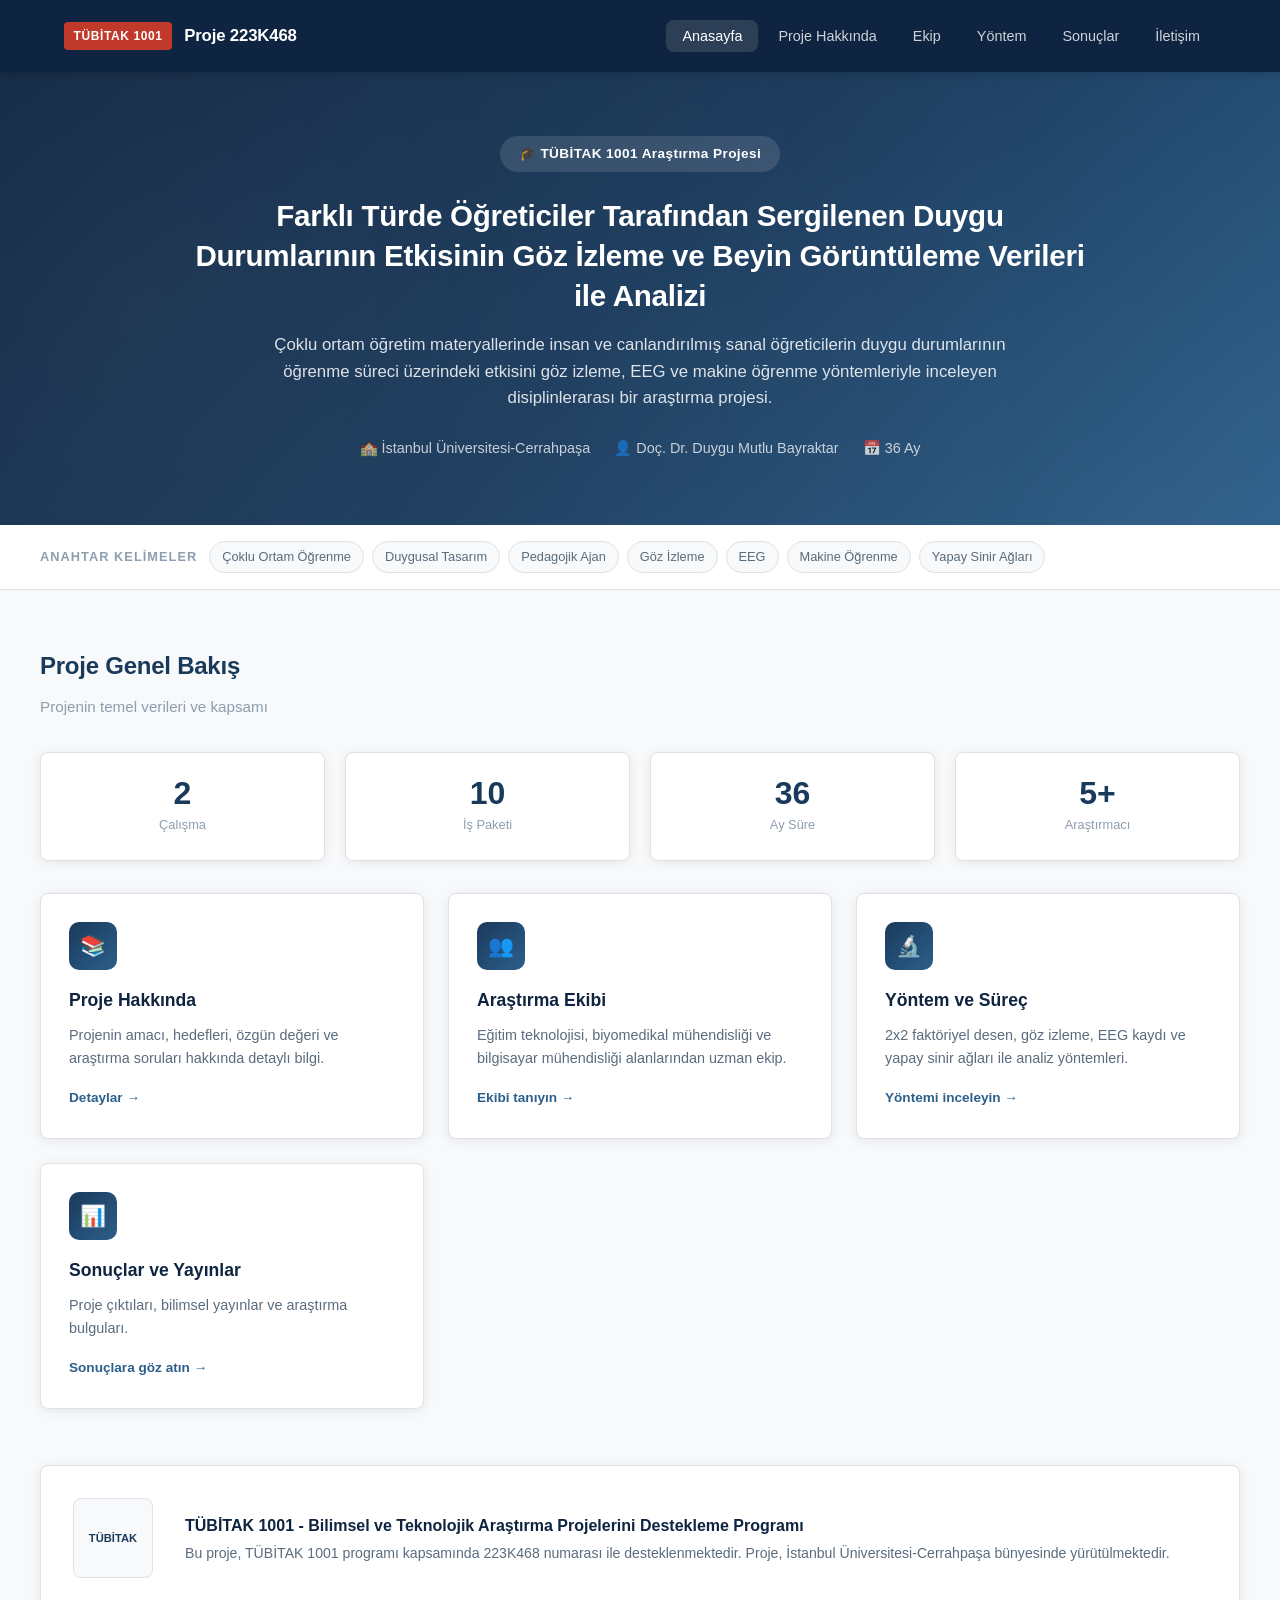
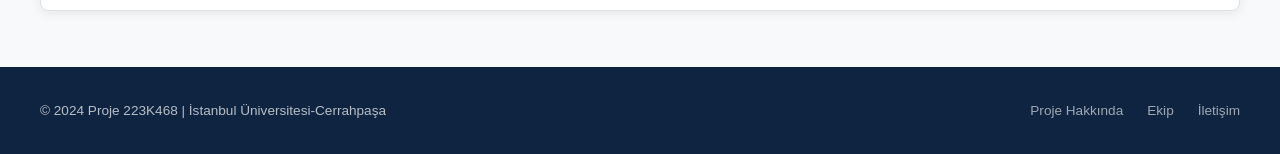
==== index.html @ 4f129083 "Initial website" ====
<!DOCTYPE html>
<html lang="tr">
<head>
  <meta charset="UTF-8">
  <meta name="viewport" content="width=device-width, initial-scale=1.0">
  <title>TÜBİTAK 1001 | Öğretici Duygu Durumları ve Makine Öğrenme</title>
  <meta name="description" content="Farklı türde öğreticiler tarafından sergilenen duygu durumlarının etkisinin göz izleme ve beyin görüntüleme verileri ile incelenmesi - TÜBİTAK 1001 Projesi">
  <link rel="stylesheet" href="css/style.css">
</head>
<body>

  <!-- HEADER -->
  <header class="site-header">
    <div class="header-inner">
      <a href="index.html" class="site-logo">
        <span class="logo-badge">TÜBİTAK 1001</span>
        <span>Proje 223K468</span>
      </a>
      <button class="nav-toggle" aria-label="Menüyü aç/kapat" aria-expanded="false">&#9776;</button>
      <nav>
        <ul class="nav-menu">
          <li><a href="index.html" class="active">Anasayfa</a></li>
          <li><a href="about.html">Proje Hakkında</a></li>
          <li><a href="team.html">Ekip</a></li>
          <li><a href="methodology.html">Yöntem</a></li>
          <li><a href="results.html">Sonuçlar</a></li>
          <li><a href="contact.html">İletişim</a></li>
        </ul>
      </nav>
    </div>
  </header>

  <!-- HERO -->
  <section class="hero">
    <div class="hero-content">
      <div class="hero-badge">&#127891; TÜBİTAK 1001 Araştırma Projesi</div>
      <h1>Farklı Türde Öğreticiler Tarafından Sergilenen Duygu Durumlarının Etkisinin Göz İzleme ve Beyin Görüntüleme Verileri ile Analizi</h1>
      <p class="hero-subtitle">Çoklu ortam öğretim materyallerinde insan ve canlandırılmış sanal öğreticilerin duygu durumlarının öğrenme süreci üzerindeki etkisini göz izleme, EEG ve makine öğrenme yöntemleriyle inceleyen disiplinlerarası bir araştırma projesi.</p>
      <div class="hero-meta">
        <span>&#127979; İstanbul Üniversitesi-Cerrahpaşa</span>
        <span>&#128100; Doç. Dr. Duygu Mutlu Bayraktar</span>
        <span>&#128197; 36 Ay</span>
      </div>
    </div>
  </section>

  <!-- KEYWORDS -->
  <div class="keywords-bar">
    <div class="keywords-inner">
      <span class="keywords-label">Anahtar Kelimeler</span>
      <span class="keyword-tag">Çoklu Ortam Öğrenme</span>
      <span class="keyword-tag">Duygusal Tasarım</span>
      <span class="keyword-tag">Pedagojik Ajan</span>
      <span class="keyword-tag">Göz İzleme</span>
      <span class="keyword-tag">EEG</span>
      <span class="keyword-tag">Makine Öğrenme</span>
      <span class="keyword-tag">Yapay Sinir Ağları</span>
    </div>
  </div>

  <!-- OVERVIEW NUMBERS -->
  <section class="section">
    <div class="section-inner">
      <h2 class="section-title">Proje Genel Bakış</h2>
      <p class="section-subtitle">Projenin temel verileri ve kapsamı</p>

      <div class="overview-grid">
        <div class="overview-box">
          <div class="number">2</div>
          <div class="label">Çalışma</div>
        </div>
        <div class="overview-box">
          <div class="number">10</div>
          <div class="label">İş Paketi</div>
        </div>
        <div class="overview-box">
          <div class="number">36</div>
          <div class="label">Ay Süre</div>
        </div>
        <div class="overview-box">
          <div class="number">5+</div>
          <div class="label">Araştırmacı</div>
        </div>
      </div>

      <!-- QUICK NAV CARDS -->
      <div class="cards-grid">
        <a href="about.html" class="card">
          <div class="card-icon">&#128218;</div>
          <h3>Proje Hakkında</h3>
          <p>Projenin amacı, hedefleri, özgün değeri ve araştırma soruları hakkında detaylı bilgi.</p>
          <span class="card-link">Detaylar &#8594;</span>
        </a>
        <a href="team.html" class="card">
          <div class="card-icon">&#128101;</div>
          <h3>Araştırma Ekibi</h3>
          <p>Eğitim teknolojisi, biyomedikal mühendisliği ve bilgisayar mühendisliği alanlarından uzman ekip.</p>
          <span class="card-link">Ekibi tanıyın &#8594;</span>
        </a>
        <a href="methodology.html" class="card">
          <div class="card-icon">&#128300;</div>
          <h3>Yöntem ve Süreç</h3>
          <p>2x2 faktöriyel desen, göz izleme, EEG kaydı ve yapay sinir ağları ile analiz yöntemleri.</p>
          <span class="card-link">Yöntemi inceleyin &#8594;</span>
        </a>
        <a href="results.html" class="card">
          <div class="card-icon">&#128202;</div>
          <h3>Sonuçlar ve Yayınlar</h3>
          <p>Proje çıktıları, bilimsel yayınlar ve araştırma bulguları.</p>
          <span class="card-link">Sonuçlara göz atın &#8594;</span>
        </a>
      </div>
    </div>
  </section>

  <!-- SUPPORT BANNER -->
  <section class="section" style="padding-top: 0;">
    <div class="section-inner">
      <div class="support-banner">
        <div class="banner-logo">TÜBİTAK</div>
        <div>
          <h3>TÜBİTAK 1001 - Bilimsel ve Teknolojik Araştırma Projelerini Destekleme Programı</h3>
          <p>Bu proje, TÜBİTAK 1001 programı kapsamında 223K468 numarası ile desteklenmektedir. Proje, İstanbul Üniversitesi-Cerrahpaşa bünyesinde yürütülmektedir.</p>
        </div>
      </div>
    </div>
  </section>

  <!-- FOOTER -->
  <footer class="site-footer">
    <div class="footer-inner">
      <div>&copy; 2024 Proje 223K468 | İstanbul Üniversitesi-Cerrahpaşa</div>
      <div class="footer-links">
        <a href="about.html">Proje Hakkında</a>
        <a href="team.html">Ekip</a>
        <a href="contact.html">İletişim</a>
      </div>
    </div>
  </footer>

  <script src="js/main.js"></script>
</body>
</html>
---- css/style.css ----
/* ===== RESET & BASE ===== */
*, *::before, *::after {
  margin: 0;
  padding: 0;
  box-sizing: border-box;
}

:root {
  --primary: #1a3a5c;
  --primary-light: #2c5f8a;
  --primary-dark: #0f2440;
  --accent: #c0392b;
  --accent-light: #e74c3c;
  --bg: #f8f9fa;
  --bg-white: #ffffff;
  --text: #2c3e50;
  --text-light: #5a6c7d;
  --text-muted: #8e9eaf;
  --border: #dee2e6;
  --shadow: 0 2px 12px rgba(0,0,0,0.08);
  --shadow-lg: 0 8px 30px rgba(0,0,0,0.12);
  --radius: 8px;
  --transition: 0.3s ease;
  --max-width: 1200px;
  --header-height: 72px;
}

html {
  scroll-behavior: smooth;
  font-size: 16px;
}

body {
  font-family: 'Segoe UI', -apple-system, BlinkMacSystemFont, 'Helvetica Neue', Arial, sans-serif;
  color: var(--text);
  background: var(--bg);
  line-height: 1.7;
  min-height: 100vh;
  display: flex;
  flex-direction: column;
}

a {
  color: var(--primary-light);
  text-decoration: none;
  transition: color var(--transition);
}

a:hover {
  color: var(--accent);
}

img {
  max-width: 100%;
  height: auto;
}

/* ===== HEADER & NAV ===== */
.site-header {
  background: var(--primary-dark);
  position: sticky;
  top: 0;
  z-index: 1000;
  box-shadow: 0 2px 8px rgba(0,0,0,0.15);
}

.header-inner {
  max-width: var(--max-width);
  margin: 0 auto;
  padding: 0 1.5rem;
  display: flex;
  align-items: center;
  justify-content: space-between;
  height: var(--header-height);
}

.site-logo {
  display: flex;
  align-items: center;
  gap: 0.75rem;
  color: #fff;
  font-weight: 700;
  font-size: 1.05rem;
  letter-spacing: -0.01em;
}

.site-logo .logo-badge {
  background: var(--accent);
  color: #fff;
  padding: 0.25rem 0.6rem;
  border-radius: 4px;
  font-size: 0.75rem;
  font-weight: 700;
  letter-spacing: 0.05em;
}

.nav-menu {
  display: flex;
  list-style: none;
  gap: 0.25rem;
}

.nav-menu a {
  color: rgba(255,255,255,0.8);
  padding: 0.5rem 1rem;
  border-radius: var(--radius);
  font-size: 0.9rem;
  font-weight: 500;
  transition: all var(--transition);
}

.nav-menu a:hover,
.nav-menu a.active {
  color: #fff;
  background: rgba(255,255,255,0.12);
}

.nav-toggle {
  display: none;
  background: none;
  border: none;
  color: #fff;
  font-size: 1.5rem;
  cursor: pointer;
  padding: 0.5rem;
}

/* ===== HERO ===== */
.hero {
  background: linear-gradient(135deg, var(--primary-dark) 0%, var(--primary) 50%, var(--primary-light) 100%);
  color: #fff;
  padding: 4rem 1.5rem;
  text-align: center;
  position: relative;
  overflow: hidden;
}

.hero::before {
  content: '';
  position: absolute;
  top: -50%;
  left: -50%;
  width: 200%;
  height: 200%;
  background: radial-gradient(circle at 30% 50%, rgba(255,255,255,0.05) 0%, transparent 50%),
              radial-gradient(circle at 70% 80%, rgba(255,255,255,0.03) 0%, transparent 40%);
  pointer-events: none;
}

.hero-content {
  max-width: 900px;
  margin: 0 auto;
  position: relative;
  z-index: 1;
}

.hero-badge {
  display: inline-flex;
  align-items: center;
  gap: 0.5rem;
  background: rgba(255,255,255,0.12);
  backdrop-filter: blur(4px);
  padding: 0.4rem 1.2rem;
  border-radius: 50px;
  font-size: 0.85rem;
  font-weight: 600;
  margin-bottom: 1.5rem;
  letter-spacing: 0.03em;
}

.hero h1 {
  font-size: 1.85rem;
  font-weight: 700;
  line-height: 1.35;
  margin-bottom: 1rem;
  letter-spacing: -0.01em;
}

.hero-subtitle {
  font-size: 1.05rem;
  color: rgba(255,255,255,0.85);
  line-height: 1.6;
  margin-bottom: 1.5rem;
  max-width: 750px;
  margin-left: auto;
  margin-right: auto;
}

.hero-meta {
  display: flex;
  flex-wrap: wrap;
  justify-content: center;
  gap: 1.5rem;
  margin-top: 1.5rem;
  font-size: 0.9rem;
  color: rgba(255,255,255,0.75);
}

.hero-meta span {
  display: flex;
  align-items: center;
  gap: 0.4rem;
}

/* ===== KEYWORDS ===== */
.keywords-bar {
  background: var(--bg-white);
  border-bottom: 1px solid var(--border);
  padding: 1rem 1.5rem;
}

.keywords-inner {
  max-width: var(--max-width);
  margin: 0 auto;
  display: flex;
  flex-wrap: wrap;
  align-items: center;
  gap: 0.5rem;
}

.keywords-label {
  font-size: 0.8rem;
  font-weight: 700;
  color: var(--text-muted);
  text-transform: uppercase;
  letter-spacing: 0.08em;
  margin-right: 0.25rem;
}

.keyword-tag {
  background: var(--bg);
  border: 1px solid var(--border);
  padding: 0.25rem 0.75rem;
  border-radius: 50px;
  font-size: 0.8rem;
  color: var(--text-light);
  font-weight: 500;
}

/* ===== SECTIONS ===== */
.section {
  padding: 3.5rem 1.5rem;
}

.section-inner {
  max-width: var(--max-width);
  margin: 0 auto;
}

.section-title {
  font-size: 1.5rem;
  font-weight: 700;
  color: var(--primary);
  margin-bottom: 0.5rem;
  letter-spacing: -0.01em;
}

.section-subtitle {
  font-size: 0.95rem;
  color: var(--text-muted);
  margin-bottom: 2rem;
}

/* ===== CARDS GRID ===== */
.cards-grid {
  display: grid;
  grid-template-columns: repeat(auto-fit, minmax(300px, 1fr));
  gap: 1.5rem;
}

.card {
  background: var(--bg-white);
  border-radius: var(--radius);
  padding: 1.75rem;
  box-shadow: var(--shadow);
  border: 1px solid var(--border);
  transition: transform var(--transition), box-shadow var(--transition);
}

.card:hover {
  transform: translateY(-3px);
  box-shadow: var(--shadow-lg);
}

.card-icon {
  width: 48px;
  height: 48px;
  background: linear-gradient(135deg, var(--primary), var(--primary-light));
  border-radius: 10px;
  display: flex;
  align-items: center;
  justify-content: center;
  font-size: 1.3rem;
  color: #fff;
  margin-bottom: 1rem;
}

.card h3 {
  font-size: 1.1rem;
  font-weight: 700;
  color: var(--primary-dark);
  margin-bottom: 0.5rem;
}

.card p {
  font-size: 0.9rem;
  color: var(--text-light);
  line-height: 1.6;
}

.card-link {
  display: inline-flex;
  align-items: center;
  gap: 0.3rem;
  margin-top: 1rem;
  font-size: 0.85rem;
  font-weight: 600;
  color: var(--primary-light);
}

.card-link:hover {
  color: var(--accent);
}

/* ===== OVERVIEW BOXES ===== */
.overview-grid {
  display: grid;
  grid-template-columns: repeat(4, 1fr);
  gap: 1.25rem;
  margin-bottom: 2rem;
}

.overview-box {
  background: var(--bg-white);
  border-radius: var(--radius);
  padding: 1.5rem;
  text-align: center;
  box-shadow: var(--shadow);
  border: 1px solid var(--border);
}

.overview-box .number {
  font-size: 2rem;
  font-weight: 800;
  color: var(--primary);
  line-height: 1;
  margin-bottom: 0.3rem;
}

.overview-box .label {
  font-size: 0.8rem;
  color: var(--text-muted);
  font-weight: 500;
}

/* ===== SUPPORT BANNER ===== */
.support-banner {
  background: var(--bg-white);
  border: 1px solid var(--border);
  border-radius: var(--radius);
  padding: 2rem;
  display: flex;
  align-items: center;
  gap: 2rem;
  box-shadow: var(--shadow);
}

.support-banner .banner-logo {
  flex-shrink: 0;
  width: 80px;
  height: 80px;
  background: var(--bg);
  border-radius: var(--radius);
  display: flex;
  align-items: center;
  justify-content: center;
  font-weight: 800;
  color: var(--primary);
  font-size: 0.7rem;
  text-align: center;
  line-height: 1.3;
  border: 1px solid var(--border);
}

.support-banner h3 {
  font-size: 1rem;
  color: var(--primary-dark);
  margin-bottom: 0.25rem;
}

.support-banner p {
  font-size: 0.88rem;
  color: var(--text-light);
  line-height: 1.5;
}

/* ===== FOOTER ===== */
.site-footer {
  background: var(--primary-dark);
  color: rgba(255,255,255,0.7);
  padding: 2rem 1.5rem;
  margin-top: auto;
  font-size: 0.85rem;
}

.footer-inner {
  max-width: var(--max-width);
  margin: 0 auto;
  display: flex;
  justify-content: space-between;
  align-items: center;
  flex-wrap: wrap;
  gap: 1rem;
}

.footer-links {
  display: flex;
  gap: 1.5rem;
}

.footer-links a {
  color: rgba(255,255,255,0.6);
  font-size: 0.85rem;
}

.footer-links a:hover {
  color: #fff;
}

/* ===== RESPONSIVE ===== */
@media (max-width: 768px) {
  .nav-toggle {
    display: block;
  }

  .nav-menu {
    display: none;
    position: absolute;
    top: var(--header-height);
    left: 0;
    right: 0;
    background: var(--primary-dark);
    flex-direction: column;
    padding: 1rem;
    border-top: 1px solid rgba(255,255,255,0.1);
    box-shadow: 0 4px 12px rgba(0,0,0,0.2);
  }

  .nav-menu.open {
    display: flex;
  }

  .nav-menu a {
    padding: 0.75rem 1rem;
  }

  .hero {
    padding: 3rem 1.5rem;
  }

  .hero h1 {
    font-size: 1.4rem;
  }

  .hero-meta {
    flex-direction: column;
    align-items: center;
    gap: 0.5rem;
  }

  .overview-grid {
    grid-template-columns: repeat(2, 1fr);
  }

  .cards-grid {
    grid-template-columns: 1fr;
  }

  .support-banner {
    flex-direction: column;
    text-align: center;
  }

  .footer-inner {
    flex-direction: column;
    text-align: center;
  }
}

/* ===== CONTENT BLOCKS (about, methodology) ===== */
.content-block {
  margin-bottom: 3rem;
}

.content-text {
  font-size: 0.95rem;
  color: var(--text);
  line-height: 1.8;
}

.content-text p {
  margin-bottom: 1rem;
}

.content-text p:last-child {
  margin-bottom: 0;
}

/* ===== HIGHLIGHT GRID ===== */
.highlight-grid {
  display: grid;
  grid-template-columns: repeat(auto-fit, minmax(320px, 1fr));
  gap: 1.5rem;
  margin-top: 1.5rem;
}

.highlight-box {
  background: var(--bg-white);
  border: 1px solid var(--border);
  border-radius: var(--radius);
  padding: 1.5rem;
  box-shadow: var(--shadow);
}

.highlight-box h4 {
  font-size: 1.05rem;
  color: var(--primary);
  margin-bottom: 0.75rem;
  font-weight: 700;
}

.highlight-box p {
  font-size: 0.9rem;
  color: var(--text-light);
  line-height: 1.6;
  margin-bottom: 0.75rem;
}

.highlight-box ul {
  list-style: none;
  padding: 0;
}

.highlight-box ul li {
  font-size: 0.9rem;
  color: var(--text-light);
  padding: 0.35rem 0;
  padding-left: 1.25rem;
  position: relative;
  line-height: 1.5;
}

.highlight-box ul li::before {
  content: '';
  position: absolute;
  left: 0;
  top: 0.7rem;
  width: 6px;
  height: 6px;
  background: var(--primary-light);
  border-radius: 50%;
}

/* ===== RESEARCH QUESTIONS ===== */
.research-questions {
  display: flex;
  flex-direction: column;
  gap: 1rem;
  margin-top: 1rem;
}

.rq-item {
  display: flex;
  align-items: flex-start;
  gap: 1rem;
  background: var(--bg-white);
  border: 1px solid var(--border);
  border-radius: var(--radius);
  padding: 1.25rem;
  box-shadow: var(--shadow);
}

.rq-number {
  flex-shrink: 0;
  width: 36px;
  height: 36px;
  background: linear-gradient(135deg, var(--primary), var(--primary-light));
  color: #fff;
  border-radius: 50%;
  display: flex;
  align-items: center;
  justify-content: center;
  font-weight: 700;
  font-size: 0.9rem;
}

.rq-item p {
  font-size: 0.93rem;
  color: var(--text);
  line-height: 1.6;
  margin: 0;
}

/* ===== TEAM ===== */
.team-lead {
  display: flex;
  gap: 2rem;
  background: var(--bg-white);
  border: 1px solid var(--border);
  border-radius: var(--radius);
  padding: 2rem;
  box-shadow: var(--shadow);
  margin-bottom: 1rem;
}

.team-avatar {
  flex-shrink: 0;
  width: 80px;
  height: 80px;
  background: linear-gradient(135deg, var(--primary), var(--primary-light));
  color: #fff;
  border-radius: 50%;
  display: flex;
  align-items: center;
  justify-content: center;
  font-weight: 800;
  font-size: 1.1rem;
  letter-spacing: 0.03em;
}

.team-avatar-muted {
  background: linear-gradient(135deg, var(--text-muted), var(--text-light));
}

.team-info h3 {
  font-size: 1.2rem;
  color: var(--primary-dark);
  margin-bottom: 0.25rem;
}

.team-role {
  display: inline-block;
  background: var(--accent);
  color: #fff;
  padding: 0.15rem 0.6rem;
  border-radius: 4px;
  font-size: 0.75rem;
  font-weight: 600;
  margin-bottom: 0.25rem;
}

.team-affiliation {
  display: block;
  font-size: 0.85rem;
  color: var(--text-muted);
  margin-bottom: 0.75rem;
}

.team-bio {
  font-size: 0.9rem;
  color: var(--text-light);
  line-height: 1.6;
  margin-bottom: 0.5rem;
}

.team-wp {
  font-size: 0.8rem;
  color: var(--text-muted);
  margin-top: 0.5rem;
}

.team-wp .wp-label {
  font-weight: 700;
}

.team-grid {
  display: grid;
  grid-template-columns: repeat(auto-fit, minmax(280px, 1fr));
  gap: 1.5rem;
}

.team-card {
  background: var(--bg-white);
  border: 1px solid var(--border);
  border-radius: var(--radius);
  padding: 1.5rem;
  box-shadow: var(--shadow);
  text-align: center;
}

.team-card .team-avatar {
  margin: 0 auto 1rem;
}

.team-card h3 {
  font-size: 1.05rem;
  color: var(--primary-dark);
  margin-bottom: 0.4rem;
}

.team-card .team-role {
  margin-bottom: 0.75rem;
}

.team-card .team-bio {
  text-align: left;
}

.team-card .team-wp {
  text-align: left;
}

.team-card-placeholder {
  border-style: dashed;
  opacity: 0.85;
}

/* ===== FACTORIAL TABLE ===== */
.factorial-table-wrap {
  overflow-x: auto;
  margin: 1.5rem 0;
}

.factorial-table {
  width: 100%;
  max-width: 600px;
  border-collapse: collapse;
  font-size: 0.9rem;
}

.factorial-table th,
.factorial-table td {
  border: 1px solid var(--border);
  padding: 0.75rem 1rem;
  text-align: center;
}

.factorial-table th {
  background: var(--primary);
  color: #fff;
  font-weight: 600;
}

.factorial-table td {
  background: var(--bg-white);
}

/* ===== WORK PACKAGES TIMELINE ===== */
.wp-timeline {
  display: flex;
  flex-direction: column;
  gap: 1rem;
}

.wp-item {
  background: var(--bg-white);
  border: 1px solid var(--border);
  border-radius: var(--radius);
  padding: 1.25rem 1.5rem;
  box-shadow: var(--shadow);
  border-left: 4px solid var(--primary-light);
}

.wp-header {
  display: flex;
  align-items: center;
  gap: 0.75rem;
  margin-bottom: 0.5rem;
  flex-wrap: wrap;
}

.wp-number {
  background: var(--primary);
  color: #fff;
  padding: 0.2rem 0.6rem;
  border-radius: 4px;
  font-size: 0.75rem;
  font-weight: 700;
  white-space: nowrap;
}

.wp-name {
  font-weight: 600;
  color: var(--primary-dark);
  font-size: 0.95rem;
}

.wp-weight {
  margin-left: auto;
  background: var(--bg);
  border: 1px solid var(--border);
  padding: 0.15rem 0.5rem;
  border-radius: 50px;
  font-size: 0.75rem;
  color: var(--text-muted);
  font-weight: 600;
}

.wp-item p {
  font-size: 0.88rem;
  color: var(--text-light);
  line-height: 1.5;
  margin: 0;
}

/* ===== STATUS BANNER (results) ===== */
.status-banner {
  display: flex;
  align-items: center;
  gap: 1.5rem;
  background: linear-gradient(135deg, #fff8e1, #fff3c4);
  border: 1px solid #f0d060;
  border-radius: var(--radius);
  padding: 1.5rem 2rem;
}

.status-icon {
  font-size: 2rem;
  flex-shrink: 0;
}

.status-banner h3 {
  font-size: 1.1rem;
  color: var(--primary-dark);
  margin-bottom: 0.25rem;
}

.status-banner p {
  font-size: 0.9rem;
  color: var(--text-light);
}

/* ===== OUTPUT TIMELINE (results) ===== */
.output-timeline {
  display: flex;
  flex-direction: column;
  gap: 1.25rem;
}

.output-item {
  display: flex;
  gap: 1.5rem;
  background: var(--bg-white);
  border: 1px solid var(--border);
  border-radius: var(--radius);
  padding: 1.5rem;
  box-shadow: var(--shadow);
}

.output-period {
  flex-shrink: 0;
  background: var(--primary);
  color: #fff;
  padding: 0.4rem 0.8rem;
  border-radius: var(--radius);
  font-size: 0.8rem;
  font-weight: 700;
  height: fit-content;
  white-space: nowrap;
}

.output-content h4 {
  font-size: 1rem;
  color: var(--primary-dark);
  margin-bottom: 0.35rem;
}

.output-content p {
  font-size: 0.9rem;
  color: var(--text-light);
  line-height: 1.6;
  margin: 0;
}

/* ===== PUBLICATIONS (results) ===== */
.publications-list {
  margin-top: 1rem;
}

.pub-empty {
  text-align: center;
  padding: 3rem 2rem;
  background: var(--bg-white);
  border: 2px dashed var(--border);
  border-radius: var(--radius);
  color: var(--text-muted);
}

.pub-empty-icon {
  font-size: 2.5rem;
  display: block;
  margin-bottom: 0.75rem;
}

.pub-empty p {
  font-size: 0.95rem;
}

/* ===== CONTACT ===== */
.contact-grid {
  display: grid;
  grid-template-columns: 1fr 1.2fr;
  gap: 3rem;
}

.contact-card {
  background: var(--bg-white);
  border: 1px solid var(--border);
  border-radius: var(--radius);
  padding: 1.5rem;
  box-shadow: var(--shadow);
}

.contact-item {
  display: flex;
  gap: 1rem;
  padding: 0.75rem 0;
  border-bottom: 1px solid var(--border);
}

.contact-item:last-child {
  border-bottom: none;
}

.contact-icon {
  font-size: 1.3rem;
  flex-shrink: 0;
  width: 2rem;
  text-align: center;
}

.contact-item h4 {
  font-size: 0.85rem;
  color: var(--text-muted);
  font-weight: 600;
  margin-bottom: 0.15rem;
}

.contact-item p {
  font-size: 0.9rem;
  color: var(--text);
  line-height: 1.5;
  margin: 0;
}

.info-table {
  width: 100%;
  font-size: 0.88rem;
  border-collapse: collapse;
}

.info-table td {
  padding: 0.4rem 0;
  border-bottom: 1px solid var(--border);
}

.info-table tr:last-child td {
  border-bottom: none;
}

.info-table td:first-child {
  width: 100px;
  color: var(--text-light);
}

/* ===== CONTACT FORM ===== */
.contact-form {
  margin-top: 1rem;
}

.form-group {
  margin-bottom: 1.25rem;
}

.form-group label {
  display: block;
  font-size: 0.85rem;
  font-weight: 600;
  color: var(--text);
  margin-bottom: 0.35rem;
}

.form-group input,
.form-group select,
.form-group textarea {
  width: 100%;
  padding: 0.7rem 1rem;
  border: 1px solid var(--border);
  border-radius: var(--radius);
  font-size: 0.9rem;
  font-family: inherit;
  color: var(--text);
  background: var(--bg-white);
  transition: border-color var(--transition);
}

.form-group input:focus,
.form-group select:focus,
.form-group textarea:focus {
  outline: none;
  border-color: var(--primary-light);
  box-shadow: 0 0 0 3px rgba(44, 95, 138, 0.1);
}

.form-group textarea {
  resize: vertical;
}

.btn-submit {
  display: inline-block;
  background: var(--primary);
  color: #fff;
  padding: 0.75rem 2rem;
  border: none;
  border-radius: var(--radius);
  font-size: 0.95rem;
  font-weight: 600;
  cursor: pointer;
  transition: background var(--transition);
}

.btn-submit:hover {
  background: var(--primary-light);
}

.form-note {
  font-size: 0.8rem;
  color: var(--text-muted);
  margin-top: 0.75rem;
  font-style: italic;
}

/* ===== RESPONSIVE ADDITIONS ===== */
@media (max-width: 768px) {
  .team-lead {
    flex-direction: column;
    align-items: center;
    text-align: center;
  }

  .team-lead .team-bio,
  .team-lead .team-wp {
    text-align: left;
  }

  .team-grid {
    grid-template-columns: 1fr;
  }

  .highlight-grid {
    grid-template-columns: 1fr;
  }

  .output-item {
    flex-direction: column;
    gap: 0.75rem;
  }

  .contact-grid {
    grid-template-columns: 1fr;
  }

  .status-banner {
    flex-direction: column;
    text-align: center;
  }

  .wp-header {
    flex-direction: column;
    align-items: flex-start;
  }

  .wp-weight {
    margin-left: 0;
  }
}

@media (max-width: 480px) {
  .hero h1 {
    font-size: 1.2rem;
  }

  .overview-grid {
    grid-template-columns: 1fr 1fr;
    gap: 0.75rem;
  }

  .overview-box .number {
    font-size: 1.5rem;
  }
}
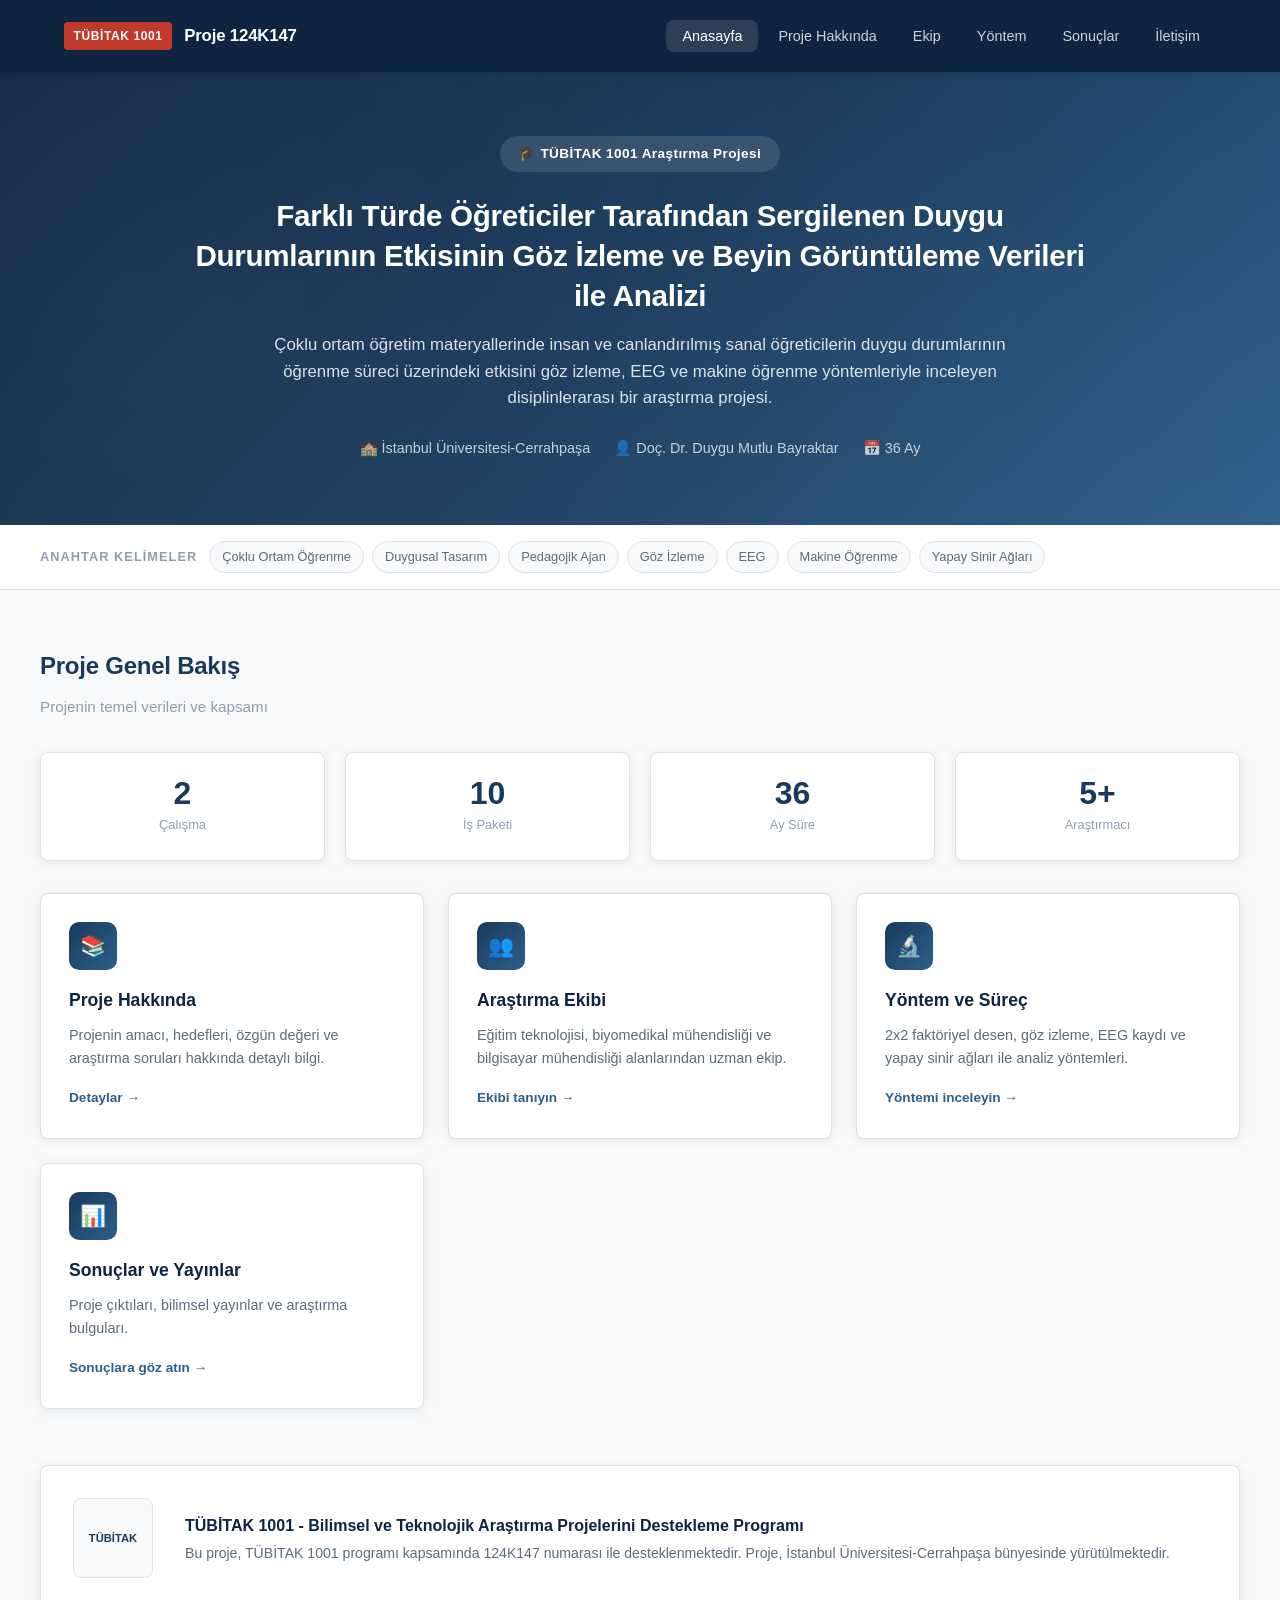
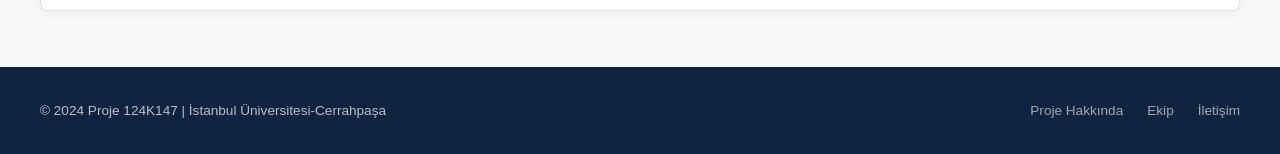
==== commit 383f73bb: "Fixes and updates" ====
--- a/index.html
+++ b/index.html
@@ -14,7 +14,7 @@
     <div class="header-inner">
       <a href="index.html" class="site-logo">
         <span class="logo-badge">TÜBİTAK 1001</span>
-        <span>Proje 223K468</span>
+        <span>Proje 124K147</span>
       </a>
       <button class="nav-toggle" aria-label="Menüyü aç/kapat" aria-expanded="false">&#9776;</button>
       <nav>
@@ -120,7 +120,7 @@
         <div class="banner-logo">TÜBİTAK</div>
         <div>
           <h3>TÜBİTAK 1001 - Bilimsel ve Teknolojik Araştırma Projelerini Destekleme Programı</h3>
-          <p>Bu proje, TÜBİTAK 1001 programı kapsamında 223K468 numarası ile desteklenmektedir. Proje, İstanbul Üniversitesi-Cerrahpaşa bünyesinde yürütülmektedir.</p>
+          <p>Bu proje, TÜBİTAK 1001 programı kapsamında 124K147 numarası ile desteklenmektedir. Proje, İstanbul Üniversitesi-Cerrahpaşa bünyesinde yürütülmektedir.</p>
         </div>
       </div>
     </div>
@@ -129,7 +129,7 @@
   <!-- FOOTER -->
   <footer class="site-footer">
     <div class="footer-inner">
-      <div>&copy; 2024 Proje 223K468 | İstanbul Üniversitesi-Cerrahpaşa</div>
+      <div>&copy; 2024 Proje 124K147 | İstanbul Üniversitesi-Cerrahpaşa</div>
       <div class="footer-links">
         <a href="about.html">Proje Hakkında</a>
         <a href="team.html">Ekip</a>
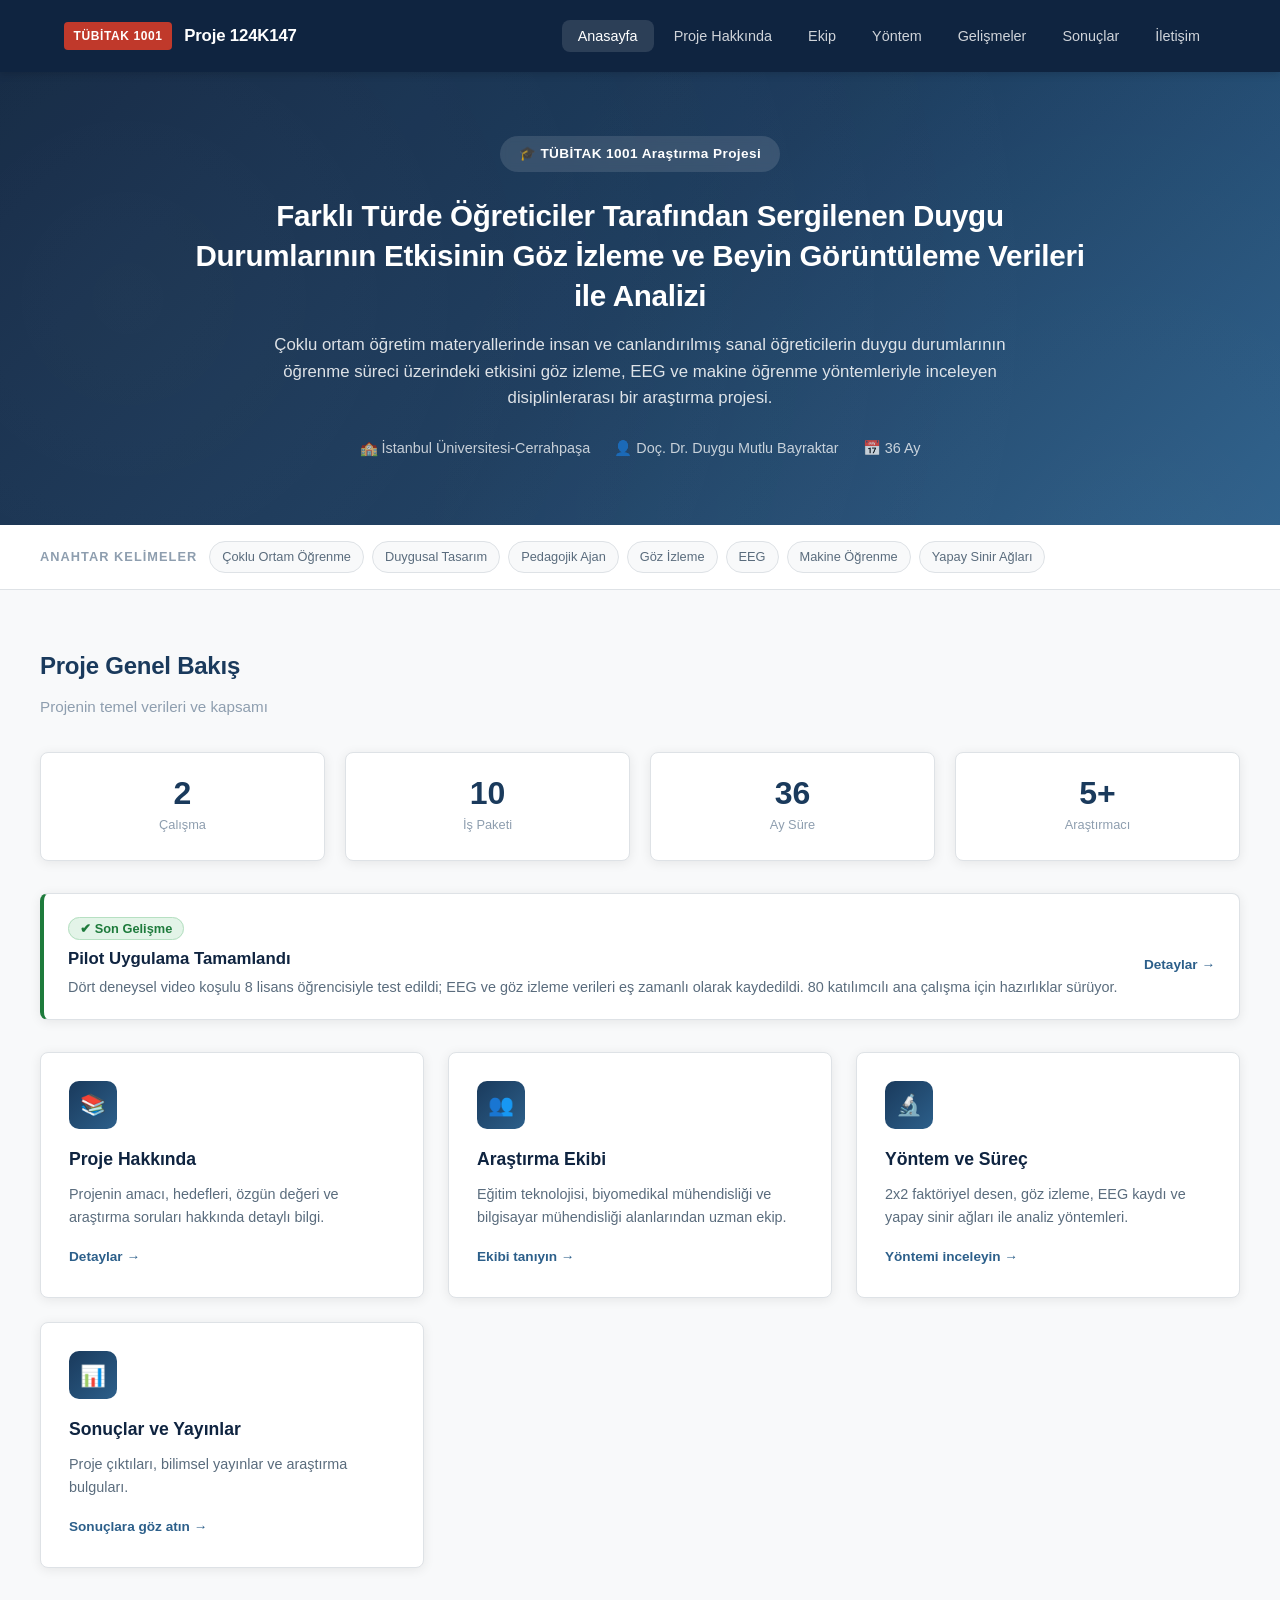
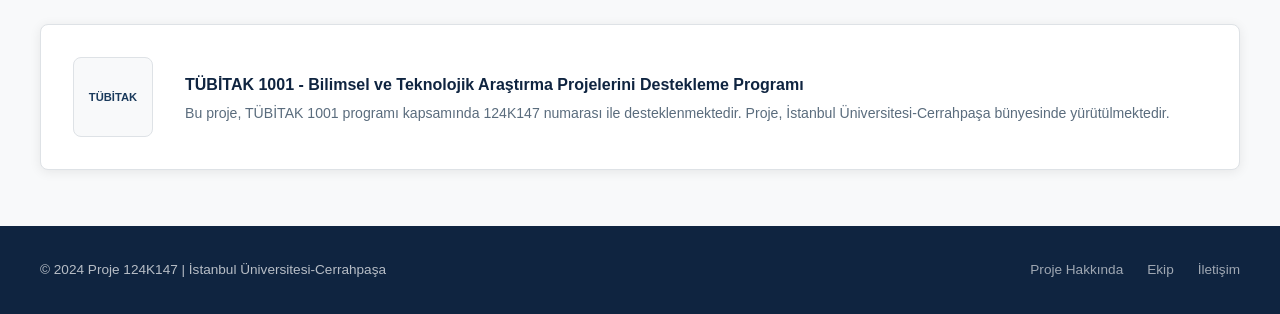
==== commit 6da0d9ed: "progress report updates" ====
--- a/index.html
+++ b/index.html
@@ -23,6 +23,7 @@
           <li><a href="about.html">Proje Hakkında</a></li>
           <li><a href="team.html">Ekip</a></li>
           <li><a href="methodology.html">Yöntem</a></li>
+          <li><a href="updates.html">Gelişmeler</a></li>
           <li><a href="results.html">Sonuçlar</a></li>
           <li><a href="contact.html">İletişim</a></li>
         </ul>
@@ -83,6 +84,16 @@
         </div>
       </div>
 
+      <!-- LATEST UPDATE -->
+      <a href="updates.html" class="news-banner">
+        <div>
+          <span class="update-tag">&#10004; Son Gelişme</span>
+          <h3>Pilot Uygulama Tamamlandı</h3>
+          <p>Dört deneysel video koşulu 8 lisans öğrencisiyle test edildi; EEG ve göz izleme verileri eş zamanlı olarak kaydedildi. 80 katılımcılı ana çalışma için hazırlıklar sürüyor.</p>
+        </div>
+        <span class="card-link">Detaylar &#8594;</span>
+      </a>
+
       <!-- QUICK NAV CARDS -->
       <div class="cards-grid">
         <a href="about.html" class="card">
--- a/css/style.css
+++ b/css/style.css
@@ -1030,7 +1030,198 @@
   font-style: italic;
 }
 
+/* ===== UPDATES PAGE ===== */
+.update-entry + .update-entry {
+  padding-top: 3rem;
+  border-top: 1px solid var(--border);
+}
+
+.update-meta {
+  display: flex;
+  align-items: center;
+  gap: 0.75rem;
+  margin-bottom: 0.75rem;
+}
+
+.update-tag {
+  background: #e3f4e8;
+  color: #1e7b3c;
+  border: 1px solid #b6e0c2;
+  padding: 0.2rem 0.7rem;
+  border-radius: 999px;
+  font-size: 0.8rem;
+  font-weight: 600;
+}
+
+.update-date {
+  font-size: 0.85rem;
+  color: var(--text-muted);
+  font-weight: 500;
+}
+
+.update-entry .section-title {
+  margin-bottom: 1.5rem;
+}
+
+.update-entry .content-text {
+  max-width: 860px;
+}
+
+.photo-gallery {
+  display: grid;
+  grid-template-columns: repeat(auto-fill, minmax(200px, 1fr));
+  gap: 1rem;
+  margin: 2rem 0;
+}
+
+.photo-gallery figure {
+  background: var(--bg-white);
+  border: 1px solid var(--border);
+  border-radius: var(--radius);
+  overflow: hidden;
+  box-shadow: var(--shadow);
+}
+
+.photo-gallery a {
+  display: block;
+}
+
+.photo-gallery img {
+  display: block;
+  width: 100%;
+  aspect-ratio: 3 / 4;
+  object-fit: cover;
+  transition: transform var(--transition);
+}
+
+.photo-gallery a:hover img {
+  transform: scale(1.03);
+}
+
+.photo-gallery figcaption {
+  padding: 0.6rem 0.8rem;
+  font-size: 0.8rem;
+  color: var(--text-light);
+  line-height: 1.4;
+}
+
+.note-box {
+  max-width: 860px;
+  background: #eef4fa;
+  border-left: 4px solid var(--primary-light);
+  border-radius: 0 var(--radius) var(--radius) 0;
+  padding: 1rem 1.25rem;
+  margin: 1.5rem 0;
+  font-size: 0.9rem;
+  color: var(--text-light);
+  line-height: 1.7;
+}
+
+.condition-list {
+  max-width: 860px;
+  margin: 0 0 1.5rem;
+}
+
+.video-grid {
+  display: grid;
+  grid-template-columns: repeat(2, 1fr);
+  gap: 1.5rem;
+  margin-top: 2rem;
+}
+
+.video-card {
+  background: var(--bg-white);
+  border: 1px solid var(--border);
+  border-radius: var(--radius);
+  overflow: hidden;
+  box-shadow: var(--shadow);
+}
+
+.video-card video {
+  display: block;
+  width: 100%;
+  aspect-ratio: 16 / 9;
+  background: #000;
+}
+
+.video-card figcaption {
+  padding: 0.9rem 1rem 1rem;
+}
+
+.video-card figcaption strong {
+  display: block;
+  margin-top: 0.5rem;
+  font-size: 0.95rem;
+  color: var(--primary-dark);
+  line-height: 1.4;
+}
+
+.video-tag {
+  display: inline-block;
+  font-size: 0.72rem;
+  font-weight: 600;
+  padding: 0.15rem 0.6rem;
+  border-radius: 999px;
+  margin-right: 0.4rem;
+  background: #e8eef5;
+  color: var(--primary);
+}
+
+.video-tag-pos {
+  background: #e3f4e8;
+  color: #1e7b3c;
+}
+
+.video-tag-neg {
+  background: #fbe9e7;
+  color: var(--accent);
+}
+
+/* Home page: latest update banner */
+.news-banner {
+  display: flex;
+  align-items: center;
+  gap: 1.5rem;
+  background: var(--bg-white);
+  border: 1px solid var(--border);
+  border-left: 4px solid #1e7b3c;
+  border-radius: var(--radius);
+  padding: 1.25rem 1.5rem;
+  box-shadow: var(--shadow);
+  margin-bottom: 2rem;
+  color: var(--text);
+}
+
+.news-banner:hover {
+  color: var(--text);
+  box-shadow: var(--shadow-lg);
+}
+
+.news-banner h3 {
+  font-size: 1.05rem;
+  color: var(--primary-dark);
+  margin: 0.25rem 0;
+}
+
+.news-banner p {
+  font-size: 0.9rem;
+  color: var(--text-light);
+  line-height: 1.5;
+}
+
+.news-banner .card-link {
+  margin-left: auto;
+  white-space: nowrap;
+}
+
 /* ===== RESPONSIVE ADDITIONS ===== */
+@media (max-width: 1100px) and (min-width: 769px) {
+  .nav-menu a {
+    padding: 0.5rem 0.6rem;
+    font-size: 0.85rem;
+  }
+}
+
 @media (max-width: 768px) {
   .team-lead {
     flex-direction: column;
@@ -1073,6 +1264,25 @@
   .wp-weight {
     margin-left: 0;
   }
+
+  .video-grid {
+    grid-template-columns: 1fr;
+  }
+
+  .photo-gallery {
+    grid-template-columns: repeat(2, 1fr);
+  }
+
+  .news-banner {
+    flex-direction: column;
+    align-items: flex-start;
+    gap: 0.75rem;
+  }
+
+  .news-banner .card-link {
+    margin-left: 0;
+    margin-top: 0;
+  }
 }
 
 @media (max-width: 480px) {
